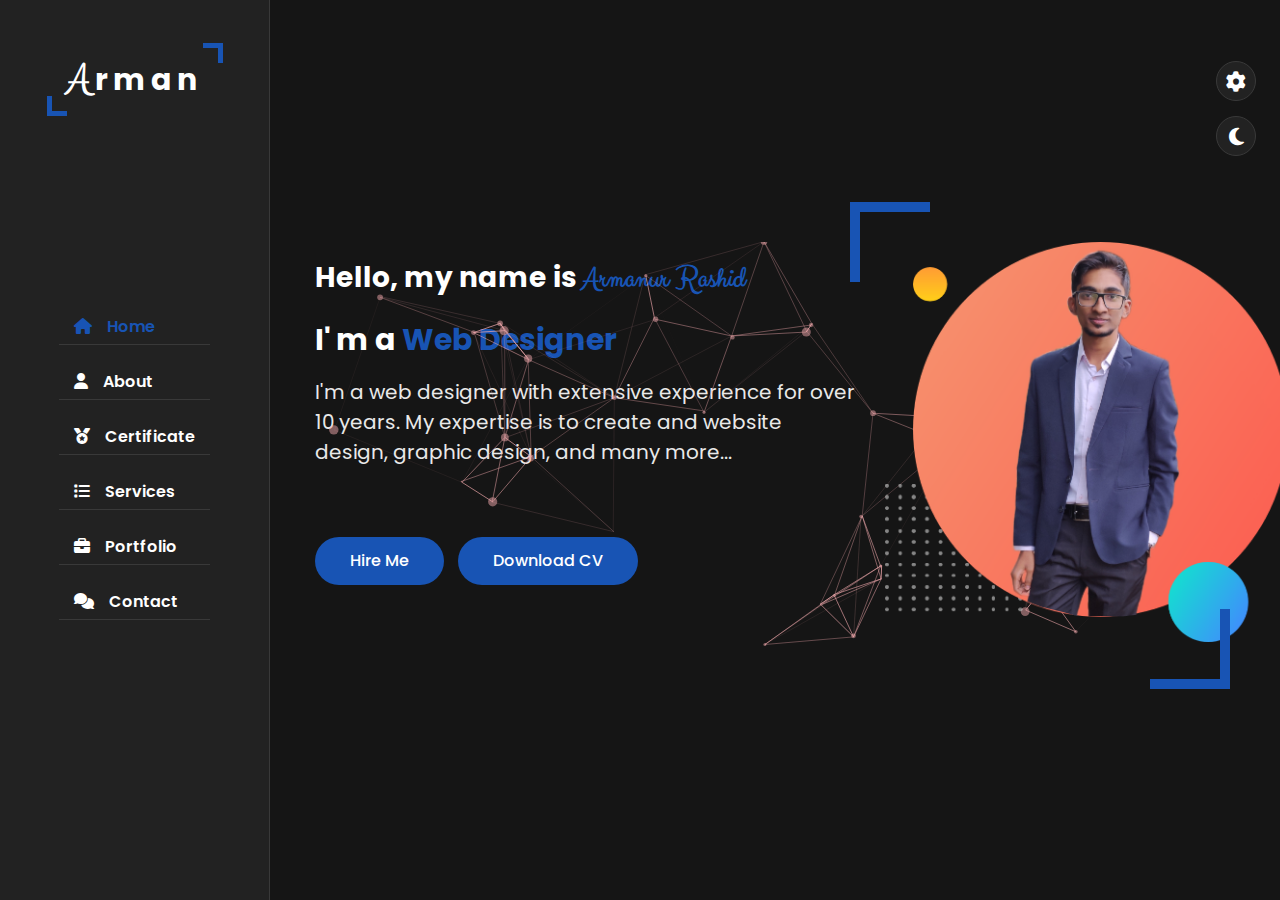
==== index.html @ 08eb70af "Change index file directory" ====
<!DOCTYPE html>
<html lang="en">

<head>
    <meta charset="UTF-8">
    <meta name="viewport" content="width=device-width, initial-scale=1.0">
    <title>Armanur Rashid</title>
    <link rel="icon" type="image/png" href="../Images/profile.png">
    <link rel="stylesheet" href="../Styles/style.css">
    <link rel="stylesheet" href="../Styles/style-switcher.css">
    <link rel="stylesheet" href="https://cdnjs.cloudflare.com/ajax/libs/font-awesome/6.7.1/css/all.min.css" />
    <link rel="stylesheet" href="../Styles/color-1.css" class="alternate-style" title="color-1" disabled>
    <link rel="stylesheet" href="../Styles/color-2.css" class="alternate-style" title="color-2" disabled>
    <link rel="stylesheet" href="../Styles/color-3.css" class="alternate-style" title="color-3" disabled>
    <link rel="stylesheet" href="../Styles/color-4.css" class="alternate-style" title="color-4">
    <link rel="stylesheet" href="../Styles/color-5.css" class="alternate-style" title="color-5" disabled>
    <script type="text/javascript" src="https://cdn.jsdelivr.net/npm/@emailjs/browser@4/dist/email.min.js">
    </script>
    <script type="text/javascript">
        (function() {
            emailjs.init("vlx1wWRhu4VeyZfZ9");
        })();
    </script>
</head>

<body>
    <div class="main-container">
        <div class="aside">
            <div class="logo">
                <a href="#"><span>A</span>rman</a>
            </div>
            <div class="nav-toggler">
                <span></span>
            </div>
            <ul class="nav">
                <li><a href="#home" class="active"><i class="fa fa-home"></i>Home</a></li>
                <li><a href="#about"><i class="fa fa-user"></i>About</a></li>
                <li><a href="#certificate"><i class="fa fa-medal"></i>Certificate</a></li>
                <li><a href="#services"><i class="fa fa-list"></i>Services</a></li>
                <li><a href="#portfolio"><i class="fa fa-briefcase"></i>Portfolio</a></li>
                <li><a href="#contact"><i class="fa fa-comments"></i>Contact</a></li>
            </ul>
        </div>
        <div class="main-content">
            <section class="home active section" id="home">
                <div class="container">
                    <div class="row" id="particles-js">
                        <div class="home-info padd-15">
                            <h3 class="hello">Hello, my name is <span class="name">Armanur Rashid</span></h3>
                            <h3 class="my-profession">I' m a <span class="typing">Web Designer</span></h3>
                            <p>I'm a web designer with extensive experience for over 10 years. My expertise is to create and website design, graphic design, and many more...</p>
                            <!-- <a href="#contact" class="btn hire-me" data-section-index="1">Hire Me</a>
                            <a href="../Files/Frontend.pdf " download class="btn">Download CV</a> -->
                            <div class="buttons">
                                <a href="#contact" class="btn hire-me" data-section-index="0">Hire Me</a>
                                <a href="../Files/Frontend.pdf" download class="btn download-button">Download CV</a>
                            </div>

                        </div>
                        <div class="home-img padd-15">
                            <img src="../Images/profile.png" alt="">
                        </div>
                    </div>
                </div>
            </section>
            <section class="about section" id="about">
                <div class="container">
                    <div class="row">
                        <div class="section-title padd-15">
                            <h2>About Me</h2>
                        </div>
                    </div>
                    <div class="row">
                        <div class="about-content padd-15">
                            <div class="row">
                                <div class="about-text padd-15">
                                    <h3>I'm Armanur Rashid and <span>Web Developer</span></h3>
                                    <p>I am a passionate Web Developer and Designer with a strong foundation in software engineering and six months of internship experience. I specialize in creating efficient, secure, and scalable web applications using
                                        technologies. With a commitment to continuous learning and improvement, I aim to craft user-friendly and visually appealing websites that enhance user experience and drive client success. I thrive in collaborative
                                        environments, working seamlessly with teams to ensure smooth project execution and deliver impactful results in the fast-paced field of web development.
                                    </p>
                                </div>
                            </div>
                            <div class="row">
                                <div class="personal-info padd-15">
                                    <div class="row">
                                        <div class="info-item padd-15">
                                            <p>Age : <span>25</span></p>
                                        </div>
                                        <div class="info-item padd-15">
                                            <p>Experience : <span>Six month Internship</span></p>
                                        </div>
                                        <div class="info-item padd-15">
                                            <p>Birthday : <span>23 Aug 1999</span></p>
                                        </div>
                                        <div class="info-item padd-15">
                                            <p>Degree : <span>Bachelor of Science</span></p>
                                        </div>
                                        <div class="info-item padd-15">
                                            <p>Phone : <span>01521533401</span></p>
                                        </div>
                                        <div class="info-item padd-15">
                                            <p>GitHub : <span><a href="https://github.com/armanurrashid" target="_blank" rel="noopener noreferrer">Visit my Github Profile</a></span></p>
                                        </div>
                                        <div class="info-item padd-15">
                                            <p>Email : <span>armanurrashid105086@gmail.com</span></p>
                                        </div>
                                        <div class="info-item padd-15">
                                            <p>LinkedIn : <span><a href="https://www.linkedin.com/in/armanur-rashid-6266631aa/" target="_blank" rel="noopener noreferrer">Visit My LinkedIn Profile</a></span></p>
                                        </div>
                                    </div>
                                    <!-- <div class="row">
                                        <div class="buttons padd-15">
                                            <a href="../Files/Frontend.pdf " download class="btn">Download CV</a>
                                            <a href="#contact" class="btn hire-me" data-section-index="1">Hire Me</a>
                                        </div>
                                    </div> -->
                                </div>
                            </div>
                            <div class="row">
                                <div class="skills padd-15">
                                    <!-- <h3 class="title padd-15">Skills</h3> -->
                                    <div class="row">
                                        <div class="skill-item padd-15">
                                            <h5>HTML</h5>
                                            <div class="progress">
                                                <div class="progress-in" data-target="95" style="width: 0;"></div>
                                                <!-- <div class="progress-in" style="width: 95%;"></div> -->
                                                <div class="skill-percent">95%
                                                </div>
                                            </div>
                                        </div>
                                        <div class="skill-item padd-15">
                                            <h5>PHP</h5>
                                            <div class="progress">
                                                <div class="progress-in" data-target="80" style="width: 0;"></div>
                                                <!-- <div class="progress-in" style="width: 80%;"></div> -->
                                                <div class="skill-percent">80%</div>
                                            </div>
                                        </div>
                                        <div class="skill-item padd-15">
                                            <h5>CSS</h5>
                                            <div class="progress">
                                                <div class="progress-in" data-target="95" style="width: 0;"></div>
                                                <!-- <div class="progress-in" style="width: 95%;"></div> -->
                                                <div class="skill-percent">95%</div>
                                            </div>
                                        </div>
                                        <div class="skill-item padd-15">
                                            <h5>JAVA</h5>
                                            <div class="progress">
                                                <div class="progress-in" data-target="75" style="width: 0;"></div>
                                                <div class="skill-percent">0%</div>
                                            </div>
                                        </div>
                                        <div class="skill-item padd-15">
                                            <h5>Bootstrap</h5>
                                            <div class="progress">
                                                <div class="progress-in" data-target="95" style="width: 0;"></div>
                                                <div class="skill-percent">0%</div>
                                            </div>
                                        </div>
                                        <div class="skill-item padd-15">
                                            <h5>MySQL</h5>
                                            <div class="progress">
                                                <div class="progress-in" data-target="75" style="width: 0;"></div>
                                                <div class="skill-percent">0%</div>
                                            </div>
                                        </div>
                                        <div class="skill-item padd-15">
                                            <h5>Javascript</h5>
                                            <div class="progress">
                                                <div class="progress-in" data-target="90" style="width: 0;"></div>
                                                <!-- <div class="progress-in" style="width: 90%;"></div> -->
                                                <div class="skill-percent">90%</div>
                                            </div>
                                        </div>
                                        <div class="skill-item padd-15">
                                            <h5>GitHub</h5>
                                            <div class="progress">
                                                <div class="progress-in" data-target="75" style="width: 0;"></div>
                                                <!-- <div class="progress-in" style="width: 75%;"></div> -->
                                                <div class="skill-percent">75%</div>
                                            </div>
                                        </div>
                                        <div class="skill-item padd-15">
                                            <h5>ReactJs</h5>
                                            <div class="progress">
                                                <div class="progress-in" data-target="80" style="width: 0;"></div>
                                                <!-- <div class="progress-in" style="width: 80%;"></div> -->
                                                <div class="skill-percent">80%</div>
                                            </div>
                                        </div>
                                        <div class="skill-item padd-15">
                                            <h5>MS Word</h5>
                                            <div class="progress">
                                                <div class="progress-in" data-target="90" style="width: 0;"></div>
                                                <!-- <div class="progress-in" style="width: 90%;"></div> -->
                                                <div class="skill-percent">90%</div>
                                            </div>
                                        </div>
                                    </div>
                                </div>
                            </div>
                            <div class="row">
                                <div class="education padd-15">
                                    <h3 class="title padd-15">Education</h3>
                                    <div class="row">
                                        <div class="timeline-box padd-15">
                                            <div class="timeline shadow-dark">
                                                <div class="timeline-item">
                                                    <div class="circle-dot"></div>
                                                    <h3 class="timeline-date">
                                                        <i class="fa fa-calendar"></i>2018 - 2024
                                                    </h3>
                                                    <h4 class="timeline-title">Bachelor of Science</h4>
                                                    <ul class="timeline-info">
                                                        <!-- <li> Passing Year: 2024</li> -->
                                                        <li> Major: Software Engineering</li>
                                                        <li>Result: CGPA 3.88 out of 4.00</li>
                                                        <li> Institute: Institute of Information Technology</li>
                                                        <li> University: Noakhali Science and Technology University</li>
                                                    </ul>
                                                </div>
                                            </div>
                                        </div>
                                    </div>
                                </div>
                                <div class="experience padd-15">
                                    <h3 class=" title padd-15">Experience
                                    </h3>
                                    <div class="row">
                                        <div class="timeline-box padd-15">
                                            <div class="timeline shadow-dark">
                                                <div class="timeline-item">
                                                    <div class="circle-dot"></div>
                                                    <h3 class="timeline-date">
                                                        <i class="fa fa-calendar"></i>2023 - 2023
                                                    </h3>
                                                    <h4 class="timeline-title">Software Engineer Trainee</h4>
                                                    <ul class="timeline-info">
                                                        <li> Position: Intern</li>
                                                        <li> Duration: July 2023 - December 2023</li>
                                                        <li> Office: Tappware Solutions Limited</li>
                                                        <li> Location: Level-14, Sel Trident Tower, 57 VIP Rd, Dhaka 100</li>
                                                        <!-- <li> University: Noakhali Science and Technology University</li> -->
                                                    </ul>
                                                </div>
                                            </div>
                                        </div>
                                    </div>
                                </div>
                            </div>
                        </div>
                    </div>
                </div>
            </section>
            <section class="certification section" id="certificate">
                <div class="container">
                    <div class="row">
                        <div class="section-title padd-15">
                            <h2>Courses & Certification</h2>
                        </div>
                    </div>
                    <div class="row">
                        <div class="certification-heading padd-15">
                            <h2>Courses :</h2>
                        </div>
                    </div>
                    <div class="row">
                        <div class="timeline-box padd-15 course-item">
                            <div class="timeline shadow-dark">
                                <div class="timeline-item">
                                    <div class="circle-dot"></div>
                                    <h3 class="timeline-date">
                                        <i class="fa fa-calendar"></i>2023 - 2023
                                    </h3>
                                    <h4 class="timeline-title">Machine Learning</h4>
                                    <ul class="timeline-info">
                                        <li> Duration: July 2023 - December 2023</li>
                                        <li> Organization: Hire and Train program of the EDGE</li>
                                        <li> Managed By: Institute of Information Technology, DU</li>
                                    </ul>
                                </div>
                            </div>
                        </div>
                        <div class="timeline-box padd-15 course-item">
                            <div class="timeline shadow-dark">
                                <div class="timeline-item">
                                    <div class="circle-dot"></div>
                                    <h3 class="timeline-date">
                                        <i class="fa fa-calendar"></i>2019 - 2020
                                    </h3>
                                    <h4 class="timeline-title">Web Design</h4>
                                    <ul class="timeline-info">
                                        <li> Duration: August 2019 - January 2020</li>
                                        <li> Institute: Institue of Information Technology</li>
                                        <li> Location: Noakhali Science and Technology University</li>
                                    </ul>
                                </div>
                            </div>
                        </div>
                    </div>
                    <div class="row">
                        <div class="certification-heading padd-15">
                            <h2>Certificates :</h2>
                        </div>
                    </div>
                    <div class="row">
                        <div class="certification-item padd-15">
                            <div class="certification-item-inner shadow-dark">
                                <div class="certification-img">
                                    <img src="../Images/Certificates/webDesign.jpg" alt="">
                                </div>
                            </div>
                        </div>
                        <div class="certification-item padd-15">
                            <div class="certification-item-inner shadow-dark">
                                <div class="certification-img">
                                    <img src="../Images/Certificates/EDGE.jpg" alt="">
                                </div>
                            </div>
                        </div>
                        <div class="certification-item padd-15">
                            <div class="certification-item-inner shadow-dark">
                                <div class="certification-img">
                                    <img src="../Images/Certificates/React.png" alt="">
                                </div>
                            </div>
                        </div>
                        <div class="certification-item padd-15">
                            <div class="certification-item-inner shadow-dark">
                                <div class="certification-img">
                                    <img src="../Images/Certificates/saifurs.jpg" alt="">
                                </div>
                            </div>
                        </div>
                        <div class="certification-item padd-15">
                            <div class="certification-item-inner shadow-dark">
                                <div class="certification-img">
                                    <img src="../Images/Certificates/Skill.JPG" alt="">
                                </div>
                            </div>
                        </div>
                        <div class="certification-item padd-15">
                            <div class="certification-item-inner shadow-dark">
                                <div class="certification-img">
                                    <img src="../Images/Certificates/Programming.jpg" alt="">
                                </div>
                            </div>
                        </div>
                        <div class="certification-item padd-15">
                            <div class="certification-item-inner shadow-dark">
                                <div class="certification-img">
                                    <img src="../Images/Certificates/Fundamental.jpg" alt="">
                                </div>
                            </div>
                        </div>
                        <div class="certification-item padd-15">
                            <div class="certification-item-inner shadow-dark">
                                <div class="certification-img">
                                    <img src="../Images/Certificates/English.JPG" alt="">
                                </div>
                            </div>
                        </div>
                    </div>
                </div>
            </section>
            <section class="service section" id="services">
                <div class="container">
                    <div class="row">
                        <div class="section-title padd-15">
                            <h2>Services</h2>
                        </div>
                    </div>
                    <div class="row">
                        <div class="service-item padd-15">
                            <div class=" service-item-inner ">
                                <div class="icon ">
                                    <i class="fa fa-code "></i>
                                </div>
                                <h4>Web Design</h4>
                                <p>Creating clean, attractive, and easy-to-use designs.</p>
                            </div>
                        </div>
                        <div class="service-item padd-15">
                            <div class="service-item-inner ">
                                <div class="icon ">
                                    <i class="fa fa-laptop-code "></i>
                                </div>
                                <h4>Web Development</h4>
                                <p>Building fast, functional and attractive websites</p>
                            </div>
                        </div>
                        <div class="service-item padd-15">
                            <div class="service-item-inner ">
                                <div class="icon ">
                                    <i class="fa fa-bug "></i>
                                </div>
                                <h4>Software Testing</h4>
                                <p>Making sure software works well and is bug-free.</p>
                            </div>
                        </div>

                    </div>
                </div>
            </section>
            <section class="portfolio section" id="portfolio">
                <div class="container">
                    <div class="row">
                        <div class="section-title padd-15">
                            <h2>Portfolio</h2>
                        </div>
                    </div>
                    <div class="row">
                        <div class="portfolio-heading padd-15">
                            <h2>My Last Projects :</h2>
                        </div>
                    </div>
                    <div class="row">
                        <div class="portfolio-item padd-15">
                            <div class="portfolio-item-inner shadow-dark">
                                <div class="portfolio-img">
                                    <img src="../Images/portfolio-1.jpg" alt="">
                                </div>
                            </div>
                        </div>
                        <div class="portfolio-item padd-15">
                            <div class="portfolio-item-inner shadow-dark">
                                <div class="portfolio-img">
                                    <img src="../Images/Portfolio-5.png" alt="">
                                </div>
                            </div>
                        </div>
                        <div class="portfolio-item padd-15">
                            <div class="portfolio-item-inner shadow-dark">
                                <div class="portfolio-img">
                                    <img src="../Images/Portfolio-2.jpg" alt="">
                                </div>
                            </div>
                        </div>
                        <div class="portfolio-item padd-15">
                            <div class="portfolio-item-inner shadow-dark">
                                <div class="portfolio-img">
                                    <img src="../Images/portfolio-4.png" alt="">
                                </div>
                            </div>
                        </div>
                        <div class="portfolio-item padd-15">
                            <div class="portfolio-item-inner shadow-dark">
                                <div class="portfolio-img">
                                    <img src="../Images/Portfolio-3.png" alt="">
                                </div>
                            </div>
                        </div>
                        <div class="portfolio-item padd-15">
                            <div class="portfolio-item-inner shadow-dark">
                                <div class="portfolio-img">
                                    <img src="../Images/portfolio-6.jpg" alt="">
                                </div>
                            </div>
                        </div>
                    </div>
                </div>
            </section>
            <section class="contact section" id="contact">
                <div class="container">
                    <div class="row">
                        <div class="section-title padd-15">
                            <h2>Contact Me</h2>
                        </div>
                    </div>
                    <h3 class="contact-title padd-15">Have You Any Questions ?</h3>
                    <h4 class="contact-sub-title padd-15">I'M AT YOUR SERVICES</h4>
                    <div class="row">
                        <div class="contact-info-item padd-15">
                            <div class="icon">
                                <i class="fa fa-phone"></i>
                            </div>
                            <h4>Call Me</h4>
                            <p>01521533401</p>
                        </div>
                        <div class="contact-info-item padd-15">
                            <div class="icon">
                                <i class="fa fa-brands fa-whatsapp"></i>
                            </div>
                            <h4>Whatsapp</h4>
                            <p>01875560507</p>
                        </div>
                        <div class="contact-info-item padd-15">
                            <div class="icon">
                                <i class="fa fa-envelope"></i>
                            </div>
                            <h4>Email</h4>
                            <p>armanurrashid105086@gmail.com</p>
                        </div>
                        <div class="contact-info-item padd-15">
                            <div class="icon">
                                <i class="fa fa-brands fa-linkedin"></i>
                            </div>
                            <h4>LinkedIn</h4>
                            <a href="https://www.linkedin.com/in/armanur-rashid-6266631aa/" target="_blank" rel="noopener noreferrer">
                                <p>Armanur Rashid</p>
                            </a>
                        </div>
                    </div>
                    <h3 class="contact-title padd-15">SEND ME AN EMAIL</h3>
                    <h4 class="contact-sub-title padd-15">I'M VERY RESPONSIVE TO MESSAGES</h4>
                    <div class="row">
                        <div class="contact-form padd-15">
                            <div class="row">
                                <div class="form-item col-6 padd-15">
                                    <div class="form-group">
                                        <input type="text" id="fullName" class="form-control" placeholder="Name">
                                    </div>
                                </div>
                                <div class="form-item col-6 padd-15">
                                    <div class="form-group">
                                        <input type="email" id="email_id" class="form-control" placeholder="Email">
                                    </div>
                                </div>
                            </div>
                            <div class="row">
                                <div class="form-item col-12 padd-15">
                                    <div class="form-group">
                                        <input type="text" id="subject" class="form-control" placeholder="Subject">
                                    </div>
                                </div>
                            </div>
                            <div class="row">
                                <div class="form-item col-12 padd-15">
                                    <div class="form-group">
                                        <textarea name="" id="message" class="form-control" id="" placeholder="Message"></textarea>
                                    </div>
                                </div>
                            </div>
                            <div class="row">
                                <div class="form-item col-12 padd-15">
                                    <button class="btn" onclick="SendMail()">Send Message</button>
                                </div>
                            </div>
                        </div>
                    </div>
                    <div class="popup" id="popup">
                        <img src="../Images//404-tick.png" alt="">
                        <h2>Thank You!</h2>
                        <p>Your message has been successfully sent. Thanks!</p>
                        <button class="btn" onclick="closePopup()" type="button">Ok</button>
                    </div>

                </div>
            </section>
        </div>
    </div>
    <div class="style-switcher">
        <div class="style-switcher-toggler s-icon">
            <i class="fas fa-cog fa-spin"></i>
        </div>
        <div class="day-night s-icon">
            <i class="fas "></i>
        </div>
        <h4>Theme Color</h4>
        <div class="colors">
            <span class="color-1" onclick="setActiveStyle('color-1')"></span>
            <span class="color-2" onclick="setActiveStyle('color-2')"></span>
            <span class="color-3" onclick="setActiveStyle('color-3')"></span>
            <span class="color-4" onclick="setActiveStyle('color-4')"></span>
            <span class="color-5" onclick="setActiveStyle('color-5')"></span>
        </div>
    </div>
    <script src="https://cdnjs.cloudflare.com/ajax/libs/typed.js/2.1.0/typed.umd.js " integrity="sha512-+2pW8xXU/rNr7VS+H62aqapfRpqFwnSQh9ap6THjsm41AxgA0MhFRtfrABS+Lx2KHJn82UOrnBKhjZOXpom2LQ==" crossorigin=" anonymous " referrerpolicy="no-referrer "></script>
    <script src="../JS/style-switcher.js"></script>
    <script src="../JS/script.js "></script>
    <script src="../JS/particles.js "></script>
    <script src="../JS/app.js "></script>
    <script src="../JS/mail.js "></script>
    <script src="../JS/toggle.js "></script>
</body>

</html>
---- Styles/style.css ----
@import url('https://fonts.googleapis.com/css2?family=Clicker+Script&family=Poppins:wght@200;300;400;500;600&display=swap');

/* @import url('https://fonts.googleapis.com/css2?family=Clicker+Script&family=Poppins:ital,wght@0,100;0,200;0,300;0,400;0,500;0,600;0,700;0,800;0,900;1,100;1,200;1,300;1,400;1,500;1,600;1,700;1,800;1,900&display=swap'); */

 :root {
    --bg-black-900: #151515;
    --bg-black-100: #222222;
    --bg-black-50: #393939;
    --text-black-900: #ffffff;
    --text-black-700: #e9e9e9;
}

 ::-webkit-scrollbar {
    width: 10px;
    height: 10px;
}

 ::-webkit-scrollbar-track {
    background: #ffffff;
    border-radius: 10px;
}

 ::-webkit-scrollbar-thumb {
    background: var(--skin-color);
    border-radius: 10px;
    border: 2px solid #f4f4f4;
}

 ::-webkit-scrollbar-thumb:hover {
    background: #555;
}

body {
    line-height: 1.5;
    font-size: 16px;
    font-family: 'Poppins', sans-serif;
}

body.dark {
    --bg-black-900: #f2f2fc;
    --bg-black-100: #fdf9ff;
    --bg-black-50: #e8dfec;
    --text-black-900: #302e4d;
    --text-black-700: #504e70;
}

* {
    margin: 0;
    padding: 0;
    outline: none;
    text-decoration: none;
    box-sizing: border-box;
}

 ::before,
 ::after {
    box-sizing: border-box;
}

ul {
    list-style: none;
}

.section {
    background: var(--bg-black-900);
    min-height: 100vh;
    display: block;
    padding: 0 30px;
    opacity: 1;
    position: fixed;
    left: 270px;
    top: 0;
    right: 0;
    bottom: 0;
    z-index: 0;
    overflow-y: auto;
    overflow-x: hidden;
    transition: all 0.3s ease;
}

.section.back-section {
    z-index: 1;
}

.section.active {
    opacity: 1;
    z-index: 2;
    animation: slideSection 1s ease;
}

@keyframes slideSection {
    0% {
        transform: translateX(100%);
    }
    100% {
        transform: translateX(0%);
    }
}


/* .hidden {
    display: none !important;
} */


/* 
.main-content {
    padding-left: 270px;
} */

.padd-15 {
    padding-left: 15px;
    padding-right: 15px;
}

.section .container {
    padding-top: 60px;
    padding-bottom: 70px;
}

.section-title {
    flex: 0 0 100%;
    max-width: 100%;
    margin-bottom: 60px;
}

.section-title h2 {
    font-size: 40px;
    color: var(--text-black-900);
    position: relative;
    font-weight: 700;
}

.section-title h2::before {
    content: " ";
    height: 4px;
    width: 50px;
    background-color: var(--skin-color);
    position: absolute;
    top: 100%;
    left: 0;
}

.section-title h2::after {
    content: " ";
    height: 4px;
    width: 25px;
    background-color: var(--skin-color);
    position: absolute;
    top: 100%;
    left: 0;
    margin-top: 8px;
}

.container {
    max-width: 1100px;
    width: 100%;
    margin: auto;
}

#particles-js {
    height: 100%;
    z-index: 2;
    position: relative;
}

canvas.particles-js-canvas-el {
    position: absolute;
    top: 0;
    left: 0;
    z-index: 0;
    width: 100%;
    height: 100%;
}

.btn {
    font-size: 16px;
    font-weight: 500;
    padding: 12px 35px;
    color: white;
    border-radius: 40px;
    display: inline-block;
    white-space: nowrap;
    background: var(--skin-color);
    transition: all 0.3s ease;
    border: none;
}

.btn:hover {
    transform: scale(1.05);
    cursor: pointer;
}

.hire-me {
    position: relative;
    z-index: 2;
    margin-right: 10px;
}

.download-button {
    position: relative;
    z-index: 2;
}

.row {
    display: flex;
    flex-wrap: wrap;
    /* margin-left: -15px; */
    /* margin-right: -15px; */
    position: relative;
}

.aside {
    width: 270px;
    background: var(--bg-black-100);
    position: fixed;
    left: 0;
    top: 0;
    padding: 30px;
    height: 100%;
    border-right: 1px solid var(--bg-black-50);
    display: flex;
    z-index: 10;
    justify-content: center;
    align-items: center;
    transition: all 0.3s ease;
}

.aside .logo {
    position: absolute;
    top: 50px;
    font-size: 30px;
    /* text-transform: capitalize; */
}

.aside .logo a {
    color: var(--text-black-900);
    font-weight: 700;
    padding: 15px 20px;
    font-size: 30px;
    letter-spacing: 5px;
    position: relative;
}

.aside .logo a span {
    font-family: 'Clicker Script', cursive;
    font-size: 40px;
}

.aside .logo a::before {
    content: '';
    position: absolute;
    width: 20px;
    height: 20px;
    border-bottom: 5px solid var(--skin-color);
    border-left: 5px solid var(--skin-color);
    bottom: 0;
    left: 0;
}

.aside .logo a::after {
    content: '';
    position: absolute;
    width: 20px;
    height: 20px;
    border-top: 5px solid var(--skin-color);
    border-right: 5px solid var(--skin-color);
    top: 0;
    right: 0;
}

.aside .nav-toggler {
    height: 40px;
    width: 45px;
    border: 1px solid var(--bg-black-50);
    cursor: pointer;
    position: fixed;
    left: 300px;
    top: 20px;
    border-radius: 5px;
    background: var(--bg-black-100);
    display: none;
    align-items: center;
    justify-content: center;
    transition: all 0.3s ease;
}

.aside .nav-toggler span {
    height: 2px;
    width: 18px;
    background: var(--skin-color);
    display: inline-block;
    position: relative;
}

.aside .nav-toggler.open span {
    background-color: transparent;
}

.aside .nav-toggler span::before {
    content: ' ';
    height: 2px;
    width: 18px;
    background: var(--skin-color);
    position: absolute;
    top: -6px;
    left: 0;
}

.aside .nav-toggler span::after {
    content: ' ';
    height: 2px;
    width: 18px;
    background: var(--skin-color);
    position: absolute;
    top: 6px;
    left: 0;
}

.aside .nav-toggler.open span::before {
    transform: rotate(45deg);
    top: 0;
}

.aside .nav-toggler.open span::after {
    transform: rotate(-45deg);
    top: 0;
}

.aside .nav {
    margin-top: 50px;
}

.aside .nav li {
    margin-bottom: 20px;
    display: block;
}

.aside .nav li a {
    font-size: 16px;
    font-weight: 600;
    display: block;
    border-bottom: 1px solid var(--bg-black-50);
    color: var(--text-black-900);
    padding: 5px 15px;
}

.aside .nav li a.active {
    color: var(--skin-color);
}

.aside .nav li a i {
    margin-right: 15px;
}

.home {
    min-height: 100vh;
    display: flex;
    color: var(--text-black-900);
}

h3.hello {
    font-size: 28px;
    margin: 15px 0;
}

h3.hello span {
    font-family: 'Clicker Script', cursive;
    font-size: 30px;
    font-weight: 700;
    color: var(--skin-color);
}

h3.my-profession {
    font-size: 30px;
    margin: 15px 0;
}

.home .home-info {
    flex: 0 0 60%;
    max-width: 60%;
}

.home-info p {
    margin-bottom: 70px;
    font-size: 20px;
    color: var(--text-black-700)
}

.home .home-img {
    flex: 0 0 40%;
    max-width: 40%;
    text-align: center;
    position: relative;
    z-index: 2;
}

.home-img::before {
    content: " ";
    position: absolute;
    height: 80px;
    width: 80px;
    border-top: 10px solid var(--skin-color);
    border-left: 10px solid var(--skin-color);
    left: -20px;
    top: -40px;
}

.home-img::after {
    content: " ";
    position: absolute;
    height: 80px;
    width: 80px;
    border-bottom: 10px solid var(--skin-color);
    border-right: 10px solid var(--skin-color);
    right: 20px;
    bottom: -40px;
}

.home .home-img img {
    height: 400px;
    margin: auto;
    border-radius: 5px;
}

.typing {
    color: var(--skin-color);
}

.about .about-content {
    flex: 0 0 100%;
    max-width: 100%;
}

.about .about-content .about-text {
    flex: 0 0 100%;
    max-width: 100%;
}

.about .about-content .about-text h3 {
    font-size: 24px;
    margin-bottom: 15px;
    font-weight: 700;
    color: var(--text-black-900);
}

.about .about-content .about-text h3 span {
    color: var(--skin-color);
}

.about .about-content .about-text p {
    font-size: 16px;
    line-height: 25px;
    color: var(--text-black-700);
    text-align: justify;
}

.about .about-content .personal-info {
    flex: 0 0 100%;
    max-width: 100%;
    margin-top: 30px;
}

.about .about-content .personal-info .info-item {
    flex: 0 0 50%;
    max-width: 50%;
}

.about .about-content .personal-info .info-item p {
    font-weight: 600;
    padding: 10px 0;
    font-size: 16px;
    color: var(--text-black-900);
    border-bottom: 1px solid var(--bg-black-50);
}

.about .about-content .personal-info .info-item p span {
    font-weight: 400;
    color: var(--text-black-700);
    margin-left: 4px;
    display: inline-block;
}

.about .about-content .personal-info .info-item p span a {
    color: var(--text-black-700);
}

.about .about-content .personal-info .info-item p span a:hover {
    color: blue;
}

.about .about-content .personal-info .buttons {
    margin-top: 20px;
}

.about .about-content .personal-info .buttons .btn {
    margin-right: 15px;
    margin-top: 10px;
}

.about .about-content .skills {
    flex: 0 0 100%;
    max-width: 100%;
    margin-top: 40px;
}

.about .about-content .skills .skill-item {
    flex: 0 0 50%;
    max-width: 50%;
    margin-bottom: 25px;
}

.about .about-content .skills .skill-item h5 {
    line-height: 40px;
    font-weight: 600;
    font-size: 16px;
    color: var(--text-black-900);
    text-transform: capitalize;
}

.about .about-content .skills .skill-item .progress {
    background-color: var(--bg-black-50);
    height: 7px;
    border-radius: 4px;
    width: 100%;
    position: relative;
}

.about .about-content .skills .skill-item .progress .progress-in {
    position: absolute;
    left: 0;
    top: 0;
    height: 100%;
    border-radius: 4px;
    background-color: var(--skin-color);
}

.about .about-content .skills .skill-item .skill-percent {
    position: absolute;
    right: 0;
    color: var(--text-black-900);
    top: -40px;
    font-weight: 400;
    line-height: 40px;
}

.shadow-dark {
    box-shadow: 0 0 20px rgba(48, 46, 7, 0.15);
}

.about .about-content .education,
.about .about-content .experience {
    flex: 0 0 50%;
    max-width: 50%;
    margin-top: 30px;
}

.about .about-content h3.title {
    font-size: 24px;
    margin-bottom: 30px;
    font-weight: 700;
    color: var(--text-black-900);
}

.timeline-box {
    flex: 0 0 100%;
    max-width: 100%;
}

.timeline {
    background-color: var(--bg-black-100);
    padding: 30px 15px;
    border: 1px solid var(--bg-black-50);
    width: 100%;
    position: relative;
}

.timeline .timeline-item {
    position: relative;
    padding-left: 37px;
    padding-bottom: 50px;
}

.timeline .timeline-item:last-child {
    padding-bottom: 0;
}

.timeline .timeline-item::before {
    content: " ";
    width: 1px;
    position: absolute;
    height: 100%;
    left: 7px;
    top: 0;
    background-color: var(--skin-color);
}

.timeline .circle-dot {
    position: absolute;
    left: 0;
    top: 0;
    height: 15px;
    width: 15px;
    border-radius: 50%;
    background-color: var(--skin-color);
}

.timeline .timeline-date {
    font-weight: 400;
    font-size: 14px;
    margin-bottom: 13px;
    color: var(--text-black-700);
}

.timeline .fa {
    margin-right: 5px;
}

.timeline .timeline-title {
    font-weight: 700;
    font-size: 18px;
    margin-bottom: 15px;
    /* text-transform: capitalize; */
    color: var(--text-black-900);
}

.timeline .timeline-text {
    line-height: 25px;
    font-size: 16px;
    text-align: justify;
    color: var(--text-black-700);
}

.timeline .timeline-info {
    line-height: 30px;
    font-size: 14px;
    color: var(--text-black-700);
}

.service .container {
    padding-bottom: 40px;
}

.service .service-item {
    margin-bottom: 30px;
    flex: 0 0 33.33%;
    max-width: 33.33%;
}

.service .service-item .service-item-inner {
    background-color: var(--bg-black-100);
    border: 1px solid var(--bg-black-50);
    border-radius: 10px;
    padding: 30px 15px;
    text-align: center;
    transition: all 0.3s ease;
}

.service .service-item .service-item-inner:hover {
    box-shadow: 0 0 20px rgba(48, 46, 77, 0.15);
}

.service .service-item .service-item-inner .icon {
    height: 60px;
    width: 60px;
    border-radius: 50%;
    display: block;
    margin: 0 auto 30px;
    text-align: center;
    transition: all 0.3s ease;
}

.service .service-item .service-item-inner .icon .fa {
    font-size: 40px;
    line-height: 60px;
    color: var(--skin-color);
    transition: all 0.3s ease;
}

.service .service-item .service-item-inner:hover .icon {
    background: var(--skin-color);
}

.service .service-item .service-item-inner:hover .icon .fa {
    font-size: 25px;
    color: #ffffff;
}

.service .service-item .service-item-inner h4 {
    font-size: 18px;
    margin-bottom: 15px;
    color: var(--text-black-900);
    font-weight: 700;
    text-transform: capitalize;
}

.service .service-item .service-item-inner p {
    font-size: 16px;
    color: var(--text-black-700);
    line-height: 25px;
}

.portfolio .container {
    padding-bottom: 40px;
}

.portfolio .portfolio-heading,
.certification .certification-heading {
    flex: 0 0 100%;
    max-width: 100%;
    margin-bottom: 40px;
}

.portfolio .portfolio-heading h2,
.certification .certification-heading h2 {
    color: var(--text-black-900);
    font-weight: 500;
}

.portfolio .portfolio-item,
.certification .certification-item {
    flex: 0 0 33.33%;
    max-width: 33.33%;
    margin-bottom: 30px;
}

.portfolio .portfolio-item-inner,
.certification .certification-item-inner {
    border: 6px solid var(--bg-black-100);
    border-radius: 10px;
    overflow: hidden;
    cursor: pointer;
}

.portfolio .portfolio-item-inner img,
.certification .certification-item-inner img {
    width: 100%;
    display: block;
    height: 200px;
}

.certification .course-item {
    flex: 0 0 50%;
    max-width: 50%;
    margin-bottom: 30px;
}

.contact-title {
    color: var(--skin-color);
    text-align: center;
    font-size: 25px;
    margin-bottom: 20px;
}

.contact-sub-title {
    color: var(--text-black-900);
    text-align: center;
    font-size: 15px;
    margin-bottom: 60px;
}

.contact .contact-info-item {
    flex: 0 0 25%;
    max-width: 25%;
    text-align: center;
    margin-bottom: 60px;
}

.contact .contact-info-item .icon {
    display: inline-block;
}

.contact .contact-info-item .icon .fa {
    font-size: 25px;
    color: var(--skin-color);
}

.contact .contact-info-item h4 {
    font-size: 18px;
    font-weight: 700;
    color: var(--text-black-900);
    text-transform: capitalize;
    margin: 15px 0 5px;
}

.contact .contact-info-item p {
    font-size: 16px;
    line-height: 25px;
    color: var(--text-black-700);
    font-weight: 400;
}

.contact .contact-form {
    flex: 0 0 100%;
    max-width: 100%;
}

.contact .contact-form .col-6 {
    flex: 0 0 50%;
    max-width: 50%;
}

.contact .contact-form .col-12 {
    flex: 0 0 100%;
    max-width: 100%;
}

.contact .contact-form .form-item {
    margin-bottom: 30px;
}

.contact .contact-form .form-item .form-control {
    width: 100%;
    height: 50px;
    border-radius: 25px;
    background: var(--bg-black-100);
    border: 1px solid var(--bg-black-50);
    padding: 10px 25px;
    font-size: 16px;
    color: var(--text-black-700);
    transition: all 0.3s ease;
}

.contact .contact-form .form-item .form-control:focus {
    box-shadow: 0 0 20px rgba(48, 46, 77, 0.15);
}

.contact .contact-form .form-item textarea.form-control {
    height: 140px;
}

.contact .contact-form .btn {
    height: 50px;
    padding: 0 50px;
}

@media (max-width:1199px) {
    .section .container {
        padding-top: 70px;
    }
    .aside {
        left: -270px;
    }
    .aside.open {
        left: 0;
    }
    .aside .nav-toggler.open {
        left: 300px;
    }
    .aside .nav-toggler {
        display: flex;
        left: 30px;
    }
    .section {
        left: 0;
    }
    .section.open {
        left: 270px;
    }
    .about .about-content .personal-info .info-item p span {
        /* display: block; */
        margin-left: 0;
    }
}

@media (max-width:991px) {
    .contact .contact-info-item,
    .portfolio .portfolio-item,
    .certification .certification-item,
    .certification .course-item,
    .service .service-item {
        flex: 0 0 50%;
        max-width: 50%;
    }
    .about .about-content .education,
    .about .about-content .experience,
    .home .home-info {
        flex: 0 0 100%;
        max-width: 100%;
    }
    .home .home-img {
        display: none;
    }
}

@media (max-width:767px) {
    .contact .contact-form .col-6,
    .portfolio .portfolio-item,
    .certification .certification-item,
    .certification .course-item,
    .about .about-content .education,
    .about .about-content .experience,
    .about .about-content .skills,
    .about .about-content .personal-info,
    .about .about-content .personal-info .info-item {
        flex: 0 0 100%;
        max-width: 100%;
    }
}


/* popup styles*/

.popup {
    width: 400px;
    background: #fff;
    border-radius: 6px;
    position: fixed;
    top: 50%;
    left: 50%;
    transform: translate(-50%, -50%) scale(0.1);
    text-align: center;
    padding: 0 30px 30px;
    color: #333;
    visibility: hidden;
    transition: transform 0.4s, top 0.4s;
    z-index: 5;
}

.open-popup {
    visibility: visible;
    /* top: 50%; */
    transform: translate(-50%, -50%) scale(1);
}

.popup img {
    width: 100px;
    margin-top: -50px;
    border-radius: 50%;
    box-shadow: 0 2px 5px rgba(0, 0, 0, 0.2);
}

.popup h2 {
    font-size: 38px;
    font-weight: 500;
    margin: 20px 0 10px;
}

.popup p {
    margin-bottom: 20px;
}
---- Styles/style-switcher.css ----
.style-switcher {
    position: fixed;
    right: 0;
    top: 60px;
    padding: 15px;
    width: 200px;
    border: 1px solid var(--bg-black-50);
    background: var(--bg-black-100);
    z-index: 10;
    border-radius: 5px;
    transition: all 0.3s ease;
    transform: translateX(100%);
}

.style-switcher.open {
    transform: translateX(-25px);
}

.style-switcher .s-icon {
    position: absolute;
    height: 40px;
    width: 40px;
    text-align: center;
    font-size: 20px;
    background: var(--bg-black-100);
    color: var(--text-black-900);
    right: 100%;
    border: 1px solid var(--bg-black-50);
    margin-right: 25px;
    cursor: pointer;
    transition: all 0.3s ease;
    border-radius: 50%;
}

.style-switcher .s-icon i {
    line-height: 40px;
}

.style-switcher .style-switcher-toggler {
    top: 0;
}

.style-switcher .day-night {
    top: 55px;
}

.style-switcher h4 {
    margin: 0 0 10px;
    color: var(--text-black-700);
    font-size: 16px;
    font-weight: 600;
    text-transform: capitalize;
}

.style-switcher .colors {
    display: flex;
    flex-wrap: wrap;
    justify-content: space-between;
}

.style-switcher .colors span {
    display: inline-block;
    height: 30px;
    width: 30px;
    border-radius: 50%;
    /* border: 1px solid red; */
}

.style-switcher .color-1 {
    background: #ec1839;
}

.style-switcher .color-2 {
    background: #fa5b0f;
}

.style-switcher .color-3 {
    background: #37b182;
}

.style-switcher .color-4 {
    background: #1854b4;
}

.style-switcher .color-5 {
    background: #f021b2;
}
---- Styles/color-1.css ----
:root {
    --skin-color: #ec1839;
}
---- Styles/color-2.css ----
:root {
    --skin-color: #fa5b0f;
}
---- Styles/color-3.css ----
:root {
    --skin-color: #37b182;
}
---- Styles/color-4.css ----
:root {
    --skin-color: #1854b4;
}
---- Styles/color-5.css ----
:root {
    --skin-color: #f021b2;
}
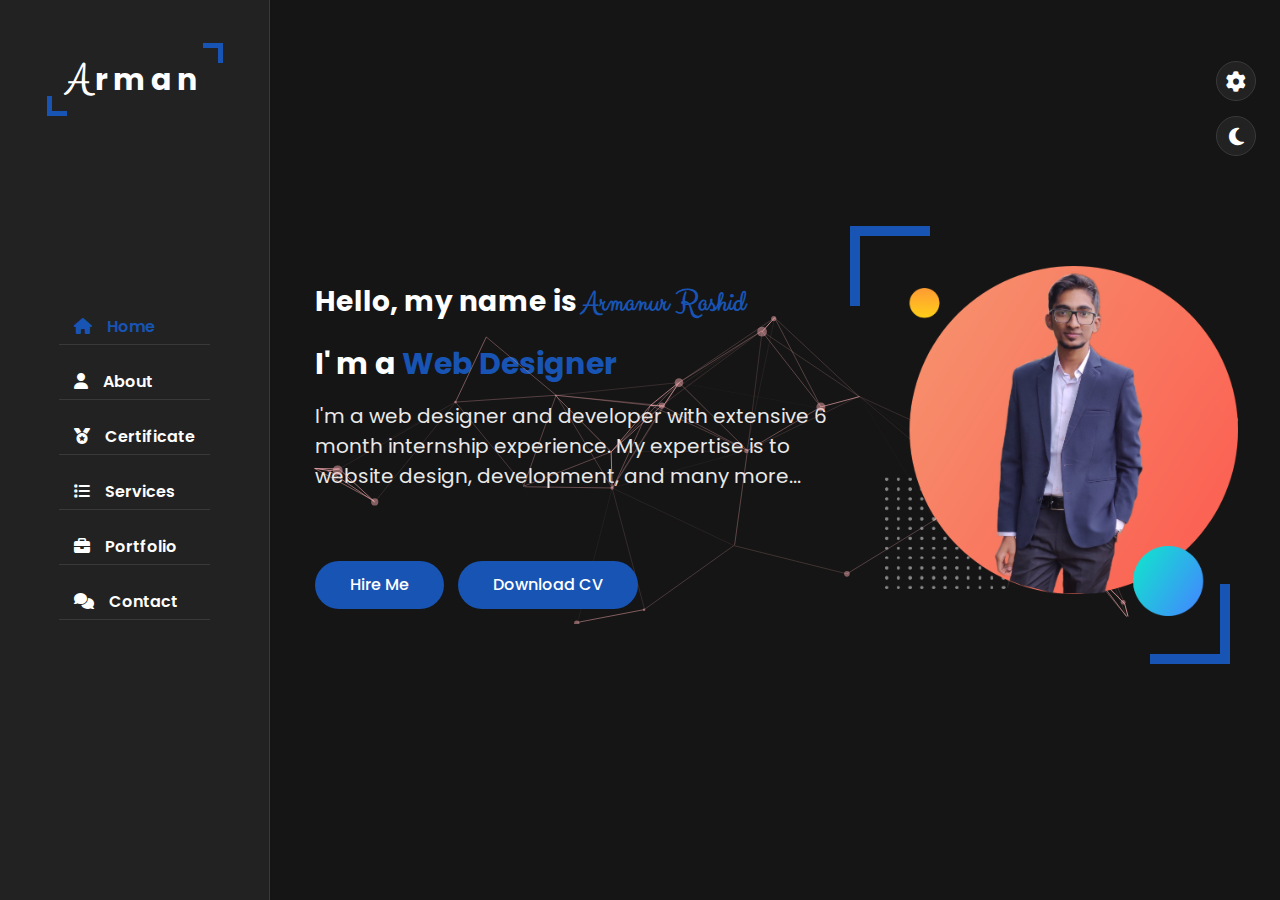
==== commit 2e04c85b: "Responsive issue solve" ====
--- a/index.html
+++ b/index.html
@@ -48,9 +48,7 @@
                         <div class="home-info padd-15">
                             <h3 class="hello">Hello, my name is <span class="name">Armanur Rashid</span></h3>
                             <h3 class="my-profession">I' m a <span class="typing">Web Designer</span></h3>
-                            <p>I'm a web designer with extensive experience for over 10 years. My expertise is to create and website design, graphic design, and many more...</p>
-                            <!-- <a href="#contact" class="btn hire-me" data-section-index="1">Hire Me</a>
-                            <a href="../Files/Frontend.pdf " download class="btn">Download CV</a> -->
+                            <p>I'm a web designer and developer with extensive 6 month internship experience. My expertise is to website design, development, and many more...</p>
                             <div class="buttons">
                                 <a href="#contact" class="btn hire-me" data-section-index="0">Hire Me</a>
                                 <a href="../Files/Frontend.pdf" download class="btn download-button">Download CV</a>
@@ -109,23 +107,16 @@
                                             <p>LinkedIn : <span><a href="https://www.linkedin.com/in/armanur-rashid-6266631aa/" target="_blank" rel="noopener noreferrer">Visit My LinkedIn Profile</a></span></p>
                                         </div>
                                     </div>
-                                    <!-- <div class="row">
-                                        <div class="buttons padd-15">
-                                            <a href="../Files/Frontend.pdf " download class="btn">Download CV</a>
-                                            <a href="#contact" class="btn hire-me" data-section-index="1">Hire Me</a>
-                                        </div>
-                                    </div> -->
+
                                 </div>
                             </div>
                             <div class="row">
                                 <div class="skills padd-15">
-                                    <!-- <h3 class="title padd-15">Skills</h3> -->
                                     <div class="row">
                                         <div class="skill-item padd-15">
                                             <h5>HTML</h5>
                                             <div class="progress">
                                                 <div class="progress-in" data-target="95" style="width: 0;"></div>
-                                                <!-- <div class="progress-in" style="width: 95%;"></div> -->
                                                 <div class="skill-percent">95%
                                                 </div>
                                             </div>
@@ -134,7 +125,6 @@
                                             <h5>PHP</h5>
                                             <div class="progress">
                                                 <div class="progress-in" data-target="80" style="width: 0;"></div>
-                                                <!-- <div class="progress-in" style="width: 80%;"></div> -->
                                                 <div class="skill-percent">80%</div>
                                             </div>
                                         </div>
@@ -142,7 +132,6 @@
                                             <h5>CSS</h5>
                                             <div class="progress">
                                                 <div class="progress-in" data-target="95" style="width: 0;"></div>
-                                                <!-- <div class="progress-in" style="width: 95%;"></div> -->
                                                 <div class="skill-percent">95%</div>
                                             </div>
                                         </div>
@@ -171,7 +160,6 @@
                                             <h5>Javascript</h5>
                                             <div class="progress">
                                                 <div class="progress-in" data-target="90" style="width: 0;"></div>
-                                                <!-- <div class="progress-in" style="width: 90%;"></div> -->
                                                 <div class="skill-percent">90%</div>
                                             </div>
                                         </div>
@@ -179,7 +167,6 @@
                                             <h5>GitHub</h5>
                                             <div class="progress">
                                                 <div class="progress-in" data-target="75" style="width: 0;"></div>
-                                                <!-- <div class="progress-in" style="width: 75%;"></div> -->
                                                 <div class="skill-percent">75%</div>
                                             </div>
                                         </div>
@@ -187,7 +174,6 @@
                                             <h5>ReactJs</h5>
                                             <div class="progress">
                                                 <div class="progress-in" data-target="80" style="width: 0;"></div>
-                                                <!-- <div class="progress-in" style="width: 80%;"></div> -->
                                                 <div class="skill-percent">80%</div>
                                             </div>
                                         </div>
@@ -195,7 +181,6 @@
                                             <h5>MS Word</h5>
                                             <div class="progress">
                                                 <div class="progress-in" data-target="90" style="width: 0;"></div>
-                                                <!-- <div class="progress-in" style="width: 90%;"></div> -->
                                                 <div class="skill-percent">90%</div>
                                             </div>
                                         </div>
@@ -215,9 +200,8 @@
                                                     </h3>
                                                     <h4 class="timeline-title">Bachelor of Science</h4>
                                                     <ul class="timeline-info">
-                                                        <!-- <li> Passing Year: 2024</li> -->
                                                         <li> Major: Software Engineering</li>
-                                                        <li>Result: CGPA 3.88 out of 4.00</li>
+                                                        <li> Result: CGPA 3.88 out of 4.00</li>
                                                         <li> Institute: Institute of Information Technology</li>
                                                         <li> University: Noakhali Science and Technology University</li>
                                                     </ul>
@@ -243,7 +227,6 @@
                                                         <li> Duration: July 2023 - December 2023</li>
                                                         <li> Office: Tappware Solutions Limited</li>
                                                         <li> Location: Level-14, Sel Trident Tower, 57 VIP Rd, Dhaka 100</li>
-                                                        <!-- <li> University: Noakhali Science and Technology University</li> -->
                                                     </ul>
                                                 </div>
                                             </div>
--- a/Styles/style.css
+++ b/Styles/style.css
@@ -97,17 +97,6 @@
     }
 }
 
-
-/* .hidden {
-    display: none !important;
-} */
-
-
-/* 
-.main-content {
-    padding-left: 270px;
-} */
-
 .padd-15 {
     padding-left: 15px;
     padding-right: 15px;
@@ -184,6 +173,7 @@
     background: var(--skin-color);
     transition: all 0.3s ease;
     border: none;
+    margin-bottom: 15px;
 }
 
 .btn:hover {
@@ -205,8 +195,6 @@
 .row {
     display: flex;
     flex-wrap: wrap;
-    /* margin-left: -15px; */
-    /* margin-right: -15px; */
     position: relative;
 }
 
@@ -230,7 +218,6 @@
     position: absolute;
     top: 50px;
     font-size: 30px;
-    /* text-transform: capitalize; */
 }
 
 .aside .logo a {
@@ -418,7 +405,7 @@
 }
 
 .home .home-img img {
-    height: 400px;
+    height: 350px;
     margin: auto;
     border-radius: 5px;
 }
@@ -620,7 +607,6 @@
     font-weight: 700;
     font-size: 18px;
     margin-bottom: 15px;
-    /* text-transform: capitalize; */
     color: var(--text-black-900);
 }
 
@@ -633,7 +619,7 @@
 
 .timeline .timeline-info {
     line-height: 30px;
-    font-size: 14px;
+    font-size: 13px;
     color: var(--text-black-700);
 }
 
@@ -784,7 +770,7 @@
 }
 
 .contact .contact-info-item p {
-    font-size: 16px;
+    font-size: 14px;
     line-height: 25px;
     color: var(--text-black-700);
     font-weight: 400;
@@ -857,8 +843,14 @@
     .section.open {
         left: 270px;
     }
+    .home .home-info {
+        flex: 0 0 100%;
+        max-width: 100%;
+    }
+    .home .home-img {
+        display: none;
+    }
     .about .about-content .personal-info .info-item p span {
-        /* display: block; */
         margin-left: 0;
     }
 }
@@ -919,7 +911,6 @@
 
 .open-popup {
     visibility: visible;
-    /* top: 50%; */
     transform: translate(-50%, -50%) scale(1);
 }
 
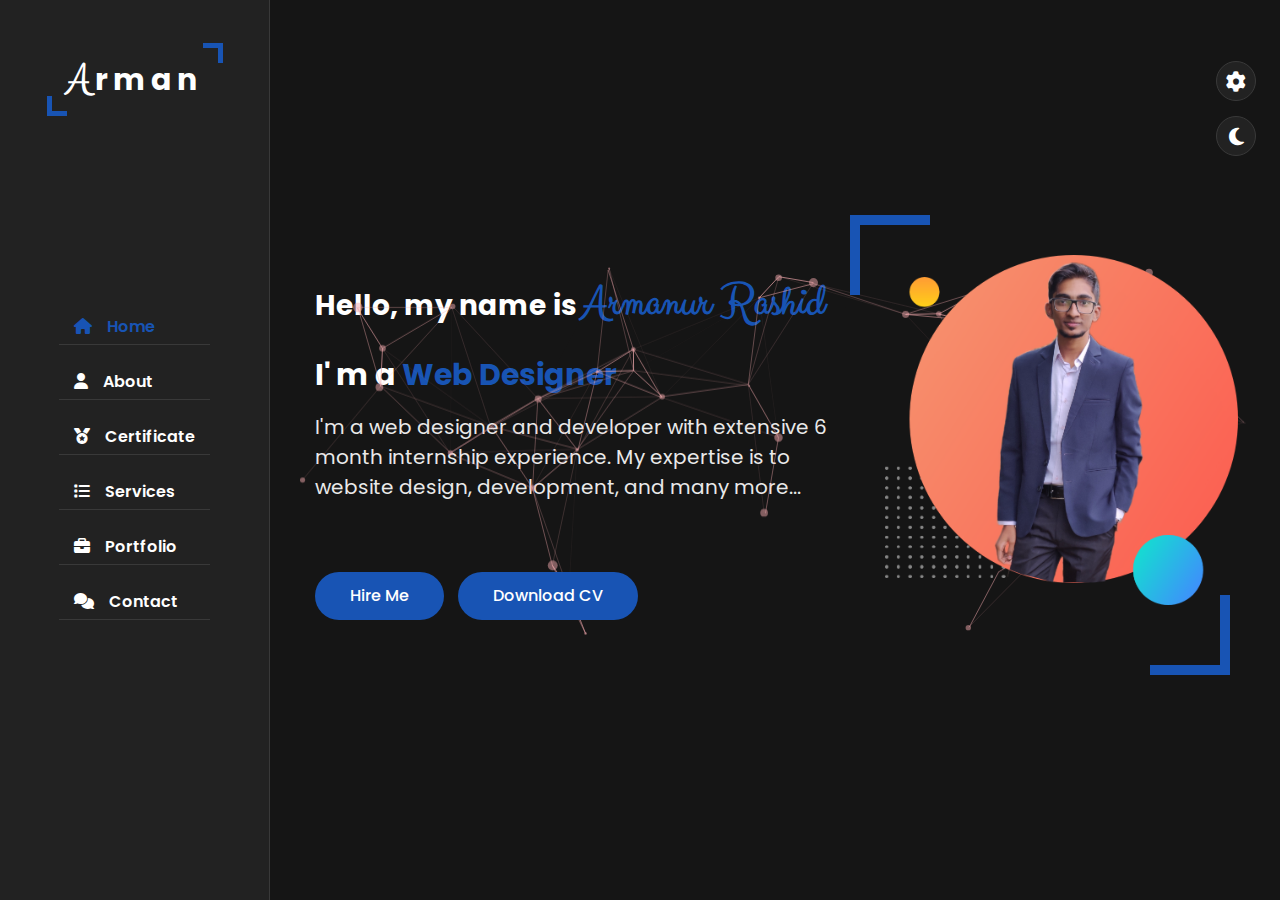
==== commit 981ebb36: "Improve better visualization" ====
--- a/index.html
+++ b/index.html
@@ -51,12 +51,12 @@
                             <p>I'm a web designer and developer with extensive 6 month internship experience. My expertise is to website design, development, and many more...</p>
                             <div class="buttons">
                                 <a href="#contact" class="btn hire-me" data-section-index="0">Hire Me</a>
-                                <a href="../Files/Frontend.pdf" download class="btn download-button">Download CV</a>
+                                <a href="./Files/Armanur Rashid.pdf" download class="btn download-button">Download CV</a>
                             </div>
 
                         </div>
                         <div class="home-img padd-15">
-                            <img src="../Images/profile.png" alt="">
+                            <img src="./Images//profile.png" alt="">
                         </div>
                     </div>
                 </div>
@@ -98,13 +98,13 @@
                                             <p>Phone : <span>01521533401</span></p>
                                         </div>
                                         <div class="info-item padd-15">
-                                            <p>GitHub : <span><a href="https://github.com/armanurrashid" target="_blank" rel="noopener noreferrer">Visit my Github Profile</a></span></p>
+                                            <p>GitHub : <span><a href="https://github.com/armanurrashid" target="_blank" rel="noopener noreferrer">armanurrashid</a></span></p>
                                         </div>
                                         <div class="info-item padd-15">
                                             <p>Email : <span>armanurrashid105086@gmail.com</span></p>
                                         </div>
                                         <div class="info-item padd-15">
-                                            <p>LinkedIn : <span><a href="https://www.linkedin.com/in/armanur-rashid-6266631aa/" target="_blank" rel="noopener noreferrer">Visit My LinkedIn Profile</a></span></p>
+                                            <p>LinkedIn : <span><a href="https://www.linkedin.com/in/armanur-rashid-6266631aa/" target="_blank" rel="noopener noreferrer">Armanur Rashid</a></span></p>
                                         </div>
                                     </div>
 
--- a/Styles/style.css
+++ b/Styles/style.css
@@ -353,8 +353,8 @@
 
 h3.hello span {
     font-family: 'Clicker Script', cursive;
-    font-size: 30px;
-    font-weight: 700;
+    font-size: 45px;
+    font-weight: 900;
     color: var(--skin-color);
 }
 
